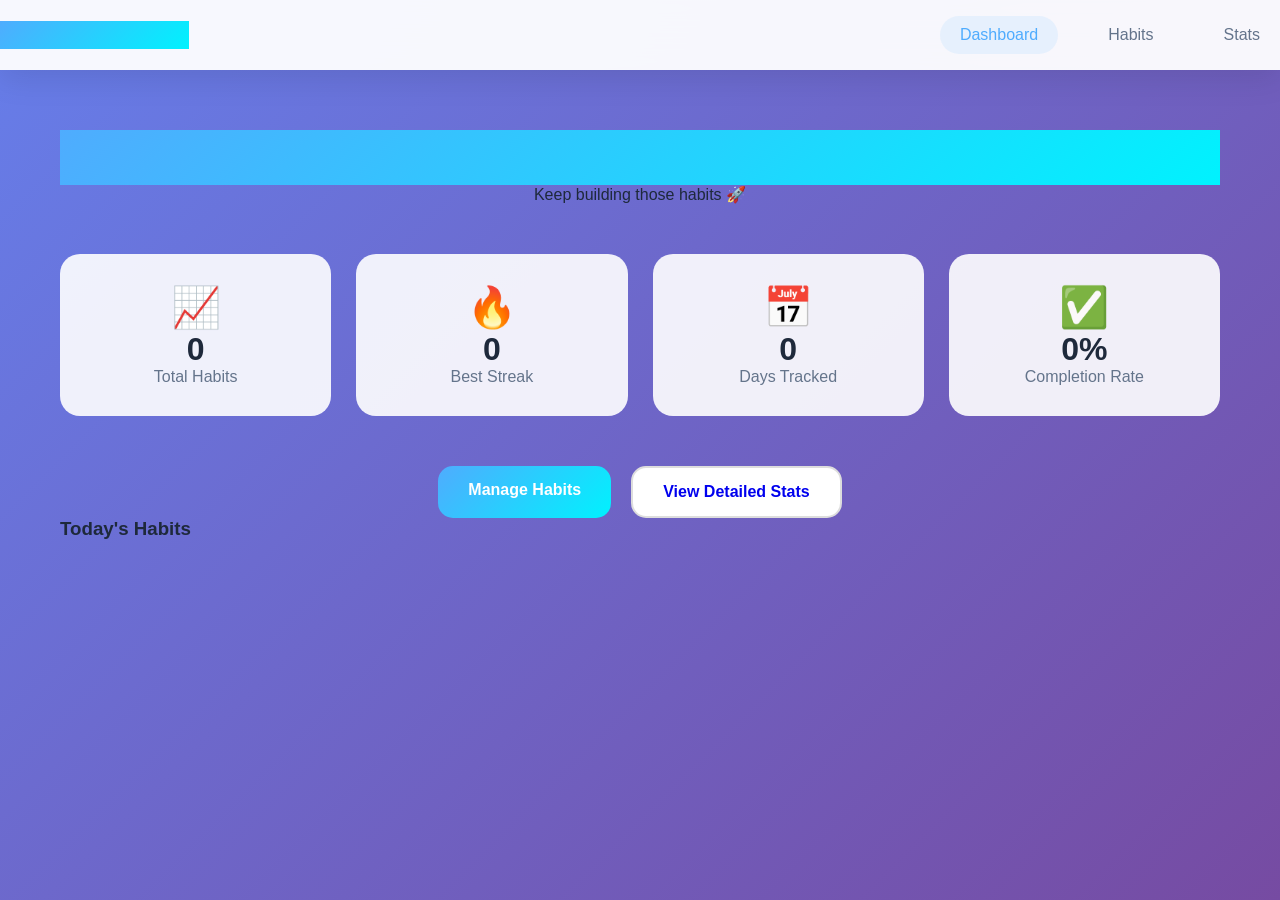
==== index.html @ 9a378871 "My Commit" ====
<!DOCTYPE html>
<html lang="en">
<head>
    <meta charset="UTF-8">
    <meta name="viewport" content="width=device-width, initial-scale=1.0">
    <title>Habit Tracker - Dashboard</title>
    <link rel="stylesheet" href="style.css">
</head>
<body>
    <nav class="navbar">
        <div class="nav-container">
            <div class="nav-logo">
                <h2>📊 Habit Tracker</h2>
            </div>
            <div class="nav-links">
                <a href="index.html" class="nav-link active">Dashboard</a>
                <a href="habits.html" class="nav-link">Habits</a>
                <a href="stats.html" class="nav-link">Stats</a>
            </div>
        </div>
    </nav>

    <main class="dashboard">
        <div class="container">
            <div class="welcome-section">
                <h1>Welcome back!</h1>
                <p>Keep building those habits 🚀</p>
            </div>

            <div class="stats-grid">
                <div class="stat-card">
                    <div class="stat-icon">📈</div>
                    <div class="stat-number" id="totalHabits">0</div>
                    <div class="stat-label">Total Habits</div>
                </div>
                <div class="stat-card">
                    <div class="stat-icon">🔥</div>
                    <div class="stat-number" id="bestStreak">0</div>
                    <div class="stat-label">Best Streak</div>
                </div>
                <div class="stat-card">
                    <div class="stat-icon">📅</div>
                    <div class="stat-number" id="totalDays">0</div>
                    <div class="stat-label">Days Tracked</div>
                </div>
                <div class="stat-card">
                    <div class="stat-icon">✅</div>
                    <div class="stat-number" id="completionRate">0%</div>
                    <div class="stat-label">Completion Rate</div>
                </div>
            </div>

            <div class="quick-actions">
                <a href="habits.html" class="action-btn primary">Manage Habits</a>
                <a href="stats.html" class="action-btn secondary">View Detailed Stats</a>
            </div>

            <div class="recent-habits">
                <h3>Today's Habits</h3>
                <div id="todayHabits"></div>
            </div>
        </div>
    </main>

    <script src="script.js"></script>
    <script>
        document.addEventListener('DOMContentLoaded', function() {
            loadData();
            updateDashboardStats();
            showTodayHabits();
        });
        <button onclick="exportData()">📤 Export Data</button>
        
    </script>
</body>
</html>
---- style.css ----
/* RESET */
* {
    margin: 0;
    padding: 0;
    box-sizing: border-box;
}

/* BODY */
body {
    font-family: 'Segoe UI', Tahoma, Geneva, Verdana, sans-serif;
    background: linear-gradient(135deg, #667eea 0%, #764ba2 100%);
    min-height: 100vh;
    color: #1e293b;
}

.container {
    max-width: 1200px;
    margin: 0 auto;
    padding: 20px;
}

/* NAVIGATION  */

.navbar {
    background: rgba(255, 255, 255, 0.95);
    backdrop-filter: blur(20px);
    box-shadow: 0 8px 32px rgba(0,0,0,0.1);
    position: sticky;
    top: 0;
    z-index: 100;
}

.nav-container {
    display: flex;
    justify-content: space-between;
    align-items: center;
    height: 70px;
}

.nav-logo h2 {
    background: linear-gradient(135deg, #4facfe, #00f2fe);
   
    -webkit-text-fill-color: transparent;
}

.nav-links {
    display: flex;
    gap: 30px;
}

.nav-link {
    text-decoration: none;
    color: #64748b;
    padding: 10px 20px;
    border-radius: 25px;
    transition: 0.3s;
}

.nav-link.active,
.nav-link:hover {
    color: #4facfe;
    background: rgba(79, 172, 254, 0.1);
}

/*  DASHBOARD */

.dashboard {
    padding: 40px 0;
}

.welcome-section {
    text-align: center;
    margin-bottom: 50px;
}

.welcome-section h1 {
    font-size: 3em;
    background: linear-gradient(135deg, #4facfe, #00f2fe);
    
    -webkit-text-fill-color: transparent;
}

/* Stats Cards */

.stats-grid {
    display: grid;
    grid-template-columns: repeat(auto-fit, minmax(250px, 1fr));
    gap: 25px;
    margin-bottom: 50px;
}

.stat-card {
    background: rgba(255, 255, 255, 0.9);
    padding: 30px;
    border-radius: 20px;
    text-align: center;
    transition: 0.3s;
}

.stat-card:hover {
    transform: translateY(-10px);
}

.stat-icon {
    font-size: 2.5em;
}

.stat-number {
    font-size: 2em;
    font-weight: bold;
}

.stat-label {
    color: #64748b;
}

/* Buttons */

.quick-actions {
    display: flex;
    justify-content: center;
    gap: 20px;
    flex-wrap: wrap;
}

.action-btn {
    padding: 15px 30px;
    border-radius: 15px;
    text-decoration: none;
    font-weight: bold;
    transition: 0.3s;
}

.primary {
    background: linear-gradient(135deg, #4facfe, #00f2fe);
    color: white;
}

.secondary {
    background: white;
    border: 2px solid #ddd;
}

.action-btn:hover {
    transform: translateY(-3px);
}

/* HABITS PAGE  */

.habits-page {
    padding: 40px 0;
}

.page-header {
    text-align: center;
    margin-bottom: 40px;
    color: white;
}

.add-habit {
    display: flex;
    gap: 15px;
    max-width: 600px;
    margin: auto;
}

.add-habit input {
    flex: 1;
    padding: 15px;
    border-radius: 10px;
    border: none;
}

.add-btn {
    background: #10b981;
    color: white;
    border: none;
    padding: 15px 25px;
    border-radius: 10px;
    cursor: pointer;
}

.add-btn:hover {
    background: #059669;
}

/* Habit Cards */

.habits-grid {
    margin-top: 30px;
    display: grid;
    gap: 20px;
}

.habit-card {
    background: white;
    padding: 20px;
    border-radius: 15px;
}

.habit-header {
    display: flex;
    justify-content: space-between;
}

.delete-btn {
    background: red;
    color: white;
    border: none;
    border-radius: 50%;
    width: 35px;
    height: 35px;
    cursor: pointer;
}

/*  EMPTY  */

.empty-state {
    text-align: center;
    padding: 40px;
    color: white;
}

/*  STATS PAGE*/

.stats-page {
    padding: 40px 0;
}

/* FIXED: avoid conflict with dashboard */
.stats-page .stats-grid {
    grid-template-columns: 1fr 1fr;
    gap: 30px;
}

.stat-section {
    background: white;
    padding: 20px;
    border-radius: 15px;
}

.performance-bar {
    height: 8px;
    background: linear-gradient(90deg, #10b981, #4facfe);
    border-radius: 5px;
}

/*  EXPORT BUTTONS (FIXED) */

.export-btn, .reset-btn {
    padding: 15px 40px;
    font-size: 1.1em;
    font-weight: 600;
    border-radius: 15px;
    border: none;
    cursor: pointer;
    margin: 10px;
    transition: 0.3s;
}

.export-btn {
    background: #4facfe;
    color: white;
}

.reset-btn {
    background: #ef4444;
    color: white;
}

.export-btn:hover,
.reset-btn:hover {
    transform: translateY(-2px);
}
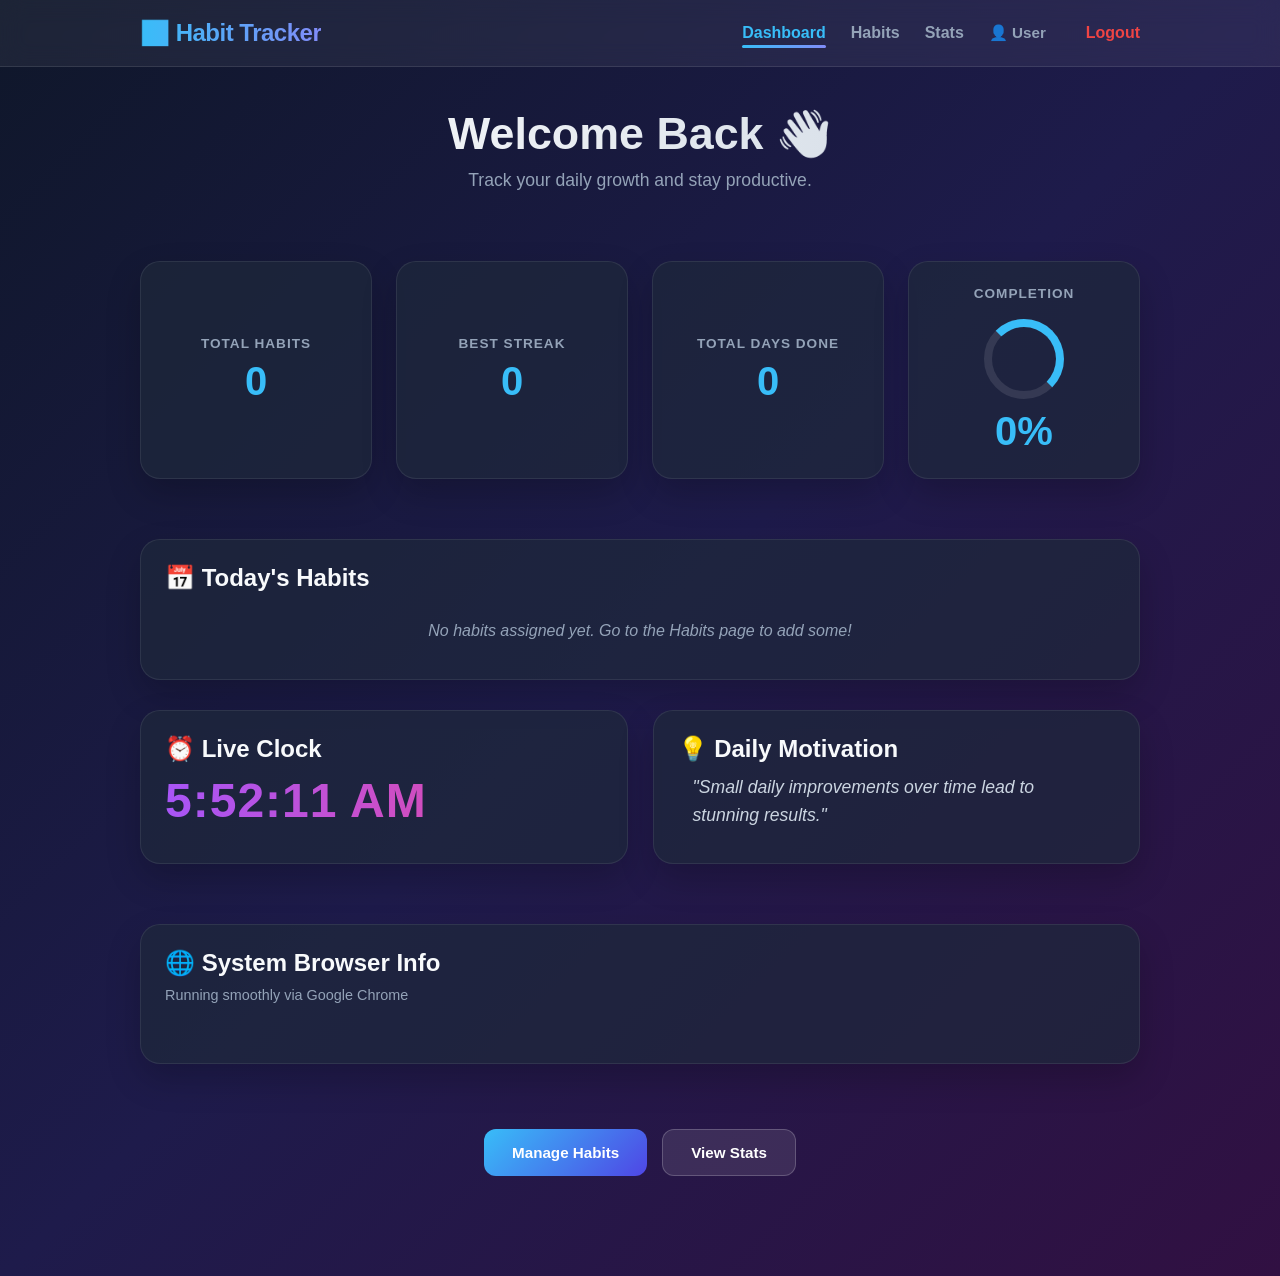
==== commit dfbe7824: "My Commit" ====
--- a/index.html
+++ b/index.html
@@ -1,76 +1,86 @@
 <!DOCTYPE html>
 <html lang="en">
 <head>
-    <meta charset="UTF-8">
-    <meta name="viewport" content="width=device-width, initial-scale=1.0">
-    <title>Habit Tracker - Dashboard</title>
-    <link rel="stylesheet" href="style.css">
+  <meta charset="UTF-8" />
+  <meta name="viewport" content="width=device-width, initial-scale=1.0"/>
+  <title>Dashboard - Habit Tracker</title>
+  <link rel="stylesheet" href="../style.css"/>
 </head>
 <body>
-    <nav class="navbar">
-        <div class="nav-container">
-            <div class="nav-logo">
-                <h2>📊 Habit Tracker</h2>
-            </div>
-            <div class="nav-links">
-                <a href="index.html" class="nav-link active">Dashboard</a>
-                <a href="habits.html" class="nav-link">Habits</a>
-                <a href="stats.html" class="nav-link">Stats</a>
-            </div>
-        </div>
-    </nav>
 
-    <main class="dashboard">
-        <div class="container">
-            <div class="welcome-section">
-                <h1>Welcome back!</h1>
-                <p>Keep building those habits 🚀</p>
-            </div>
+<nav class="navbar">
+  <div class="nav-container">
+    <div class="logo">
+      <h2>📊 Habit Tracker</h2>
+    </div>
+    <div class="nav-links">
+      <a href="index.html" class="active">Dashboard</a>
+      <a href="habits.html">Habits</a>
+      <a href="stats.html">Stats</a>
+      <span id="userGreeting" style="color: #94a3b8; font-weight: 600; font-size: 0.95rem; display: inline-flex; align-items: center; margin-right: 5px;">👤 User</span>
+      <a href="#" onclick="logoutUser()" style="color: #ef4444 !important; margin-left: 10px;">Logout</a>
+    </div>
+  </div>
+</nav>
 
-            <div class="stats-grid">
-                <div class="stat-card">
-                    <div class="stat-icon">📈</div>
-                    <div class="stat-number" id="totalHabits">0</div>
-                    <div class="stat-label">Total Habits</div>
-                </div>
-                <div class="stat-card">
-                    <div class="stat-icon">🔥</div>
-                    <div class="stat-number" id="bestStreak">0</div>
-                    <div class="stat-label">Best Streak</div>
-                </div>
-                <div class="stat-card">
-                    <div class="stat-icon">📅</div>
-                    <div class="stat-number" id="totalDays">0</div>
-                    <div class="stat-label">Days Tracked</div>
-                </div>
-                <div class="stat-card">
-                    <div class="stat-icon">✅</div>
-                    <div class="stat-number" id="completionRate">0%</div>
-                    <div class="stat-label">Completion Rate</div>
-                </div>
-            </div>
+<main class="container">
+  <section class="welcome">
+    <h1>Welcome Back 👋</h1>
+    <p>Track your daily growth and stay productive.</p>
+  </section>
 
-            <div class="quick-actions">
-                <a href="habits.html" class="action-btn primary">Manage Habits</a>
-                <a href="stats.html" class="action-btn secondary">View Detailed Stats</a>
-            </div>
+  <section class="stats-grid">
+    <div class="card">
+      <h3>Total Habits</h3>
+      <h1 id="totalHabits">0</h1>
+    </div>
+    <div class="card">
+      <h3>Best Streak</h3>
+      <h1 id="bestStreak">0</h1>
+    </div>
+    <div class="card">
+      <h3>Total Days Done</h3>
+      <h1 id="totalDays">0</h1>
+    </div>
+    <div class="card">
+      <h3>Completion</h3>
+      <div class="progress-ring-container" style="position: relative; width: 80px; height: 80px; margin: 10px 0;">
+        <div style="position: absolute; width: 100%; height: 100%; border-radius: 50%; border: 8px solid rgba(255,255,255,0.1);"></div>
+        <div id="visualRing" style="position: absolute; width: 100%; height: 100%; border-radius: 50%; border: 8px solid transparent; border-top-color: #38bdf8; border-right-color: #38bdf8; transform: rotate(0deg); transition: transform 0.5s ease;"></div>
+      </div>
+      <h1 id="completionRate">0%</h1>
+    </div>
+  </section>
 
-            <div class="recent-habits">
-                <h3>Today's Habits</h3>
-                <div id="todayHabits"></div>
-            </div>
-        </div>
-    </main>
+  <section class="card">
+    <h2>📅 Today's Habits</h2>
+    <div id="todayHabits"></div>
+  </section>
 
-    <script src="script.js"></script>
-    <script>
-        document.addEventListener('DOMContentLoaded', function() {
-            loadData();
-            updateDashboardStats();
-            showTodayHabits();
-        });
-        <button onclick="exportData()">📤 Export Data</button>
-        
-    </script>
+  <div class="utilities-grid">
+    <section class="card">
+      <h2>⏰ Live Clock</h2>
+      <h1 id="clock"></h1>
+    </section>
+
+    <section class="card">
+      <h2>💡 Daily Motivation</h2>
+      <p id="quote" class="quote-text">Loading inspiration...</p>
+    </section>
+  </div>
+
+  <section class="card browser-card">
+    <h2>🌐 System Browser Info</h2>
+    <p id="browser"></p>
+  </section>
+
+  <section class="buttons">
+    <a href="habits.html" class="btn primary">Manage Habits</a>
+    <a href="stats.html" class="btn secondary">View Stats</a>
+  </section>
+</main>
+
+<script src="../script.js"></script>
+<script src="../dashboard.js"></script>
 </body>
 </html>
--- a/style.css
+++ b/style.css
@@ -1,274 +1,435 @@
- /* RESET */
+/* ==========================================
+   ✨ GLOBAL THEME & RESET
+   ========================================== */
 * {
-    margin: 0;
+  margin: 0;
+  padding: 0;
+  box-sizing: border-box;
+}
+
+body {
+  font-family: 'Segoe UI', -apple-system, BlinkMacSystemFont, sans-serif;
+  /* Beautiful, deep modern gradient background */
+  background: linear-gradient(135deg, #0f172a, #1e1b4b, #311042);
+  min-height: 100vh;
+  color: #f8fafc;
+  padding-bottom: 60px;
+  cursor:default;
+}
+
+.container {
+  width: 90%;
+  max-width: 1000px;
+  margin: auto;
+  padding: 40px 0;
+}
+.logo h2, .welcome h1, #clock {
+  /* 1. Keeps your browser happy (Renders the actual visual trick) */
+  -webkit-background-clip: text;
+  -webkit-text-fill-color: transparent;
+
+  /* 2. Keeps your code editor happy (Clears the error flag) */
+  background-clip: text;
+}
+
+/* ==========================================
+   🧭 NAV BAR (Modern Glassmorphism Design)
+   ========================================== */
+.navbar {
+  background: rgba(255, 255, 255, 0.06);
+  backdrop-filter: blur(12px);
+  -webkit-backdrop-filter: blur(12px);
+  padding: 18px 0;
+  position: sticky;
+  top: 0;
+  z-index: 1000;
+  border-bottom: 1px solid rgba(255, 255, 255, 0.1);
+}
+
+.nav-container {
+  width: 90%;
+  max-width: 1000px;
+  margin: auto;
+  display: flex;
+  justify-content: space-between;
+  align-items: center;
+}
+
+.logo h2 {
+  background: linear-gradient(90deg, #38bdf8, #818cf8);
+  -webkit-background-clip: text;
+  -webkit-text-fill-color: transparent;
+  font-weight: 800;
+  letter-spacing: -0.5px;
+}
+
+.nav-links {
+  display: flex;
+  gap: 25px;
+}
+
+.nav-links a {
+  text-decoration: none;
+  color: #94a3b8;
+  font-weight: 600;
+  transition: all 0.3s ease;
+  padding: 6px 0;
+  position: relative;
+}
+
+.nav-links a:hover {
+  color: #38bdf8;
+}
+
+.nav-links a.active {
+  color: #38bdf8 !important;
+}
+
+.nav-links a.active::after {
+  content: '';
+  position: absolute;
+  bottom: 0;
+  left: 0;
+  width: 100%;
+  height: 3px;
+  background: linear-gradient(90deg, #38bdf8, #818cf8);
+  border-radius: 2px;
+}
+
+/* ==========================================
+   👋 WELCOME HEADER
+   ========================================== */
+.welcome {
+  text-align: center;
+  margin-bottom: 40px;
+}
+
+.welcome h1 {
+  font-size: 2.8rem;
+  font-weight: 800;
+  background: linear-gradient(to right, #ffffff, #cbd5e1);
+  -webkit-background-clip: text;
+  -webkit-text-fill-color: transparent;
+}
+
+.welcome p {
+  margin-top: 10px;
+  color: #94a3b8;
+  font-size: 1.1rem;
+}
+
+/* ==========================================
+   📦 CARDS & GRIDS (No More Overlapping!)
+   ========================================== */
+.stats-grid {
+  display: grid;
+  grid-template-columns: repeat(auto-fit, minmax(200px, 1fr));
+  gap: 20px;
+  margin-bottom: 30px;
+}
+
+.habits-grid {
+  display: grid;
+  grid-template-columns: repeat(auto-fit, minmax(280px, 1fr));
+  gap: 20px;
+  margin-top: 20px;
+}
+
+.card, .habit-card {
+  background: rgba(30, 41, 59, 0.7);
+  border: 1px solid rgba(255, 255, 255, 0.08);
+  color: #f8fafc;
+  padding: 26px;
+  border-radius: 20px;
+  box-shadow: 0 15px 35px rgba(0, 0, 0, 0.2);
+  transition: transform 0.3s ease, box-shadow 0.3s ease, border-color 0.3s ease;
+}
+
+.card:hover, .habit-card:hover {
+  transform: translateY(-5px);
+  border-color: rgba(56, 189, 248, 0.4);
+  box-shadow: 0 20px 40px rgba(56, 189, 248, 0.1);
+}
+
+.card h3 {
+  font-size: 0.85rem;
+  text-transform: uppercase;
+  letter-spacing: 1px;
+  color: #94a3b8;
+  margin-bottom: 8px;
+}
+
+.card h1 {
+  font-size: 2.5rem;
+  font-weight: 800;
+  color: #38bdf8;
+}
+
+.center {
+  text-align: center;
+}
+
+/* ==========================================
+   ➕ INPUT BOX (Clean & Properly Spaced)
+   ========================================== */
+.add-box {
+  display: flex;
+  gap: 15px;
+  margin-bottom: 35px;
+  background: rgba(255, 255, 255, 0.05);
+  padding: 12px;
+  border-radius: 16px;
+  border: 1px solid rgba(255, 255, 255, 0.1);
+}
+
+.add-box input {
+  flex: 1;
+  padding: 16px 20px;
+  border: 2px solid transparent;
+  border-radius: 12px;
+  font-size: 1rem;
+  outline: none;
+  background: #0f172a;
+  color: white;
+  transition: all 0.3s ease;
+}
+
+.add-box input:focus {
+  border-color: #38bdf8;
+  box-shadow: 0 0 15px rgba(56, 189, 248, 0.2);
+}
+
+/* ==========================================
+   🔘 BUTTONS STYLE (Changes cursor to pointer!)
+   ========================================== */
+.buttons {
+  display: flex;
+  gap: 15px;
+  justify-content: center;
+  flex-wrap: wrap;
+  margin-top: 35px;
+}
+
+.btn {
+  border: none;
+  padding: 14px 28px;
+  border-radius: 12px;
+  cursor: pointer; /* Changes standard line pointer back to interactive click hand pointer! */
+  font-weight: 700;
+  font-size: 0.95rem;
+  transition: all 0.2s ease;
+  text-decoration: none;
+  display: inline-flex;
+  align-items: center;
+  justify-content: center;
+}
+
+.primary {
+  background: linear-gradient(135deg, #38bdf8, #4f46e5);
+  color: white;
+}
+
+.primary:hover {
+  transform: scale(1.02);
+  box-shadow: 0 8px 20px rgba(56, 189, 248, 0.3);
+}
+
+.secondary {
+  background: rgba(255, 255, 255, 0.1);
+  color: white;
+  border: 1px solid rgba(255, 255, 255, 0.2);
+}
+
+.secondary:hover {
+  background: rgba(255, 255, 255, 0.2);
+}
+
+.danger {
+  background: linear-gradient(135deg, #ef4444, #b91c1c);
+  color: white;
+}
+
+.danger:hover {
+  box-shadow: 0 8px 20px rgba(239, 68, 68, 0.3);
+}
+
+.disabled-btn {
+  background: #334155 !important;
+  color: #64748b !important;
+  cursor: not-allowed !important;
+}
+
+/* ==========================================
+   📅 TODAY ITEM ROWS & PROGRESS BARS
+   ========================================== */
+.today-item {
+  display: flex;
+  align-items: center;
+  gap: 15px;
+  padding: 16px;
+  border-bottom: 1px solid rgba(255, 255, 255, 0.05);
+  font-size: 1.1rem;
+}
+
+.today-item:last-child {
+  border-bottom: none;
+}
+
+.bar {
+  background: #334155;
+  height: 16px;
+  border-radius: 10px;
+  overflow: hidden;
+  margin: 15px 0;
+}
+
+.fill {
+  height: 100%;
+  background: linear-gradient(90deg, #10b981, #38bdf8);
+  border-radius: 10px;
+  transition: width 0.5s ease;
+}
+
+/* ==========================================
+   📱 MOBILE RESPONSIVENESS
+   ========================================== */
+@media(max-width:768px) {
+  .nav-container {
+    flex-direction: column;
+    gap: 15px;
+  }
+
+  .add-box {
+    flex-direction: column;
+    background: transparent;
     padding: 0;
-    box-sizing: border-box;
-}
-
-/* BODY */
-body {
-    font-family: 'Segoe UI', Tahoma, Geneva, Verdana, sans-serif;
-    background: linear-gradient(135deg, #667eea 0%, #764ba2 100%);
-    min-height: 100vh;
-    color: #1e293b;
-}
-
-.container {
-    max-width: 1200px;
-    margin: 0 auto;
-    padding: 20px;
-}
-
-/* NAVIGATION  */
-
-.navbar {
-    background: rgba(255, 255, 255, 0.95);
-    backdrop-filter: blur(20px);
-    box-shadow: 0 8px 32px rgba(0,0,0,0.1);
-    position: sticky;
-    top: 0;
-    z-index: 100;
-}
-
-.nav-container {
-    display: flex;
-    justify-content: space-between;
-    align-items: center;
-    height: 70px;
-}
-
-.nav-logo h2 {
-    background: linear-gradient(135deg, #4facfe, #00f2fe);
-   
-    -webkit-text-fill-color: transparent;
-}
-
-.nav-links {
-    display: flex;
+    border: none;
+  }
+
+  .add-box input, .add-box button {
+    width: 100%;
+  }
+
+  .welcome h1 {
+    font-size: 2rem;
+  }
+} 
+/* Update this specific block in style.css */
+.stats-grid {
+  display: grid;
+  grid-template-columns: repeat(auto-fill, minmax(220px, 1fr));
+  gap: 24px;
+  margin-bottom: 30px;
+}
+
+.utilities-grid {
+  display: grid;
+  grid-template-columns: repeat(auto-fit, minmax(280px, 1fr));
+  gap: 24px;
+  margin-bottom: 30px;
+}
+
+/* Ensure cards handle text overflows gracefully */
+.card, .habit-card {
+  background: rgba(30, 41, 59, 0.7);
+  border: 1px solid rgba(255, 255, 255, 0.08);
+  color: #f8fafc;
+  padding: 24px;
+  border-radius: 20px;
+  min-height: 140px; /* Forces a minimum structural space */
+  height: auto;       /* Allows cards to grow if text size expands */
+  overflow: hidden;   /* Keeps content inside the bounds */
+  box-shadow: 0 15px 35px rgba(0, 0, 0, 0.2);
+} 
+/* Update this specific block in style.css */
+.browser-card p {
+  color: #94a3b8;
+  font-size: 0.9rem;
+  margin-top: 8px;
+  word-break: break-all;      /* Forces long strings of text to wrap cleanly onto a new line */
+  white-space: normal;        /* Prevents text from staying on a single continuous horizontal line */
+  line-height: 1.5;
+}
+/* ==========================================
+   📊 FIXED DASHBOARD METRICS ALIGNMENT
+   ========================================== */
+
+/* This updates all stat cards to be perfectly centered and balanced */
+.stats-grid .card {
+  display: flex;
+  flex-direction: column;
+  align-items: center;      /* Centers items horizontally */
+  justify-content: center;   /* Centers items vertically */
+  text-align: center;        /* Aligns text labels directly in the middle */
+  padding: 24px;
+  min-height: 150px;         /* Gives an even height to all boxes so they match */
+  width: 100%;               /* Forces boxes to fill up the grid row evenly */
+}
+
+/* Ensure the sub-headings inside the metrics boxes are properly placed */
+.stats-grid .card h3 {
+  margin-bottom: 8px;
+  width: 100%;
+}
+
+/* Ensures the big tracking numbers don't bunch up against the card borders */
+.stats-grid .card h1 {
+  margin: 0;
+  width: 100%;
+  font-size: 2.5rem;
+  font-weight: 800;
+}
+/* ==========================================
+   🧩 FIX FOR DASHBOARD CARD CLASHES
+   ========================================== */
+
+/* 1. Force the main container to organize sections vertically without crowding */
+main.container {
+  display: flex;
+  flex-direction: column;
+  gap: 30px; /* Gives healthy spacing between rows */
+}
+
+/* 2. Group the Today's Habits, Clock, and Motivation into a beautiful 3-column layout */
+@media (min-width: 769px) {
+  /* This targets your index.html setup to layout items horizontally on computers */
+  main.container {
+    display: grid;
+    grid-template-columns: 1fr;
     gap: 30px;
-}
-
-.nav-link {
-    text-decoration: none;
-    color: #64748b;
-    padding: 10px 20px;
-    border-radius: 25px;
-    transition: 0.3s;
-}
-
-.nav-link.active,
-.nav-link:hover {
-    color: #4facfe;
-    background: rgba(79, 172, 254, 0.1);
-}
-
-/*  DASHBOARD */
-
-.dashboard {
-    padding: 40px 0;
-}
-
-.welcome-section {
-    text-align: center;
-    margin-bottom: 50px;
-}
-
-.welcome-section h1 {
-    font-size: 3em;
-    background: linear-gradient(135deg, #4facfe, #00f2fe);
-    
-    -webkit-text-fill-color: transparent;
-}
-
-/* Stats Cards */
-
-.stats-grid {
+  }
+
+  /* Creates a dedicated layout row just for your dynamic card tools */
+  .utilities-grid {
     display: grid;
-    grid-template-columns: repeat(auto-fit, minmax(250px, 1fr));
+    grid-template-columns: 1fr 1fr; /* Splitting clock and motivation 50/50 */
     gap: 25px;
-    margin-bottom: 50px;
-}
-
-.stat-card {
-    background: rgba(255, 255, 255, 0.9);
-    padding: 30px;
-    border-radius: 20px;
-    text-align: center;
-    transition: 0.3s;
-}
-
-.stat-card:hover {
-    transform: translateY(-10px);
-}
-
-.stat-icon {
-    font-size: 2.5em;
-}
-
-.stat-number {
-    font-size: 2em;
-    font-weight: bold;
-}
-
-.stat-label {
-    color: #64748b;
-}
-
-/* Buttons */
-
-.quick-actions {
-    display: flex;
-    justify-content: center;
-    gap: 20px;
-    flex-wrap: wrap;
-}
-
-.action-btn {
-    padding: 15px 30px;
-    border-radius: 15px;
-    text-decoration: none;
-    font-weight: bold;
-    transition: 0.3s;
-}
-
-.primary {
-    background: linear-gradient(135deg, #4facfe, #00f2fe);
-    color: white;
-}
-
-.secondary {
-    background: white;
-    border: 2px solid #ddd;
-}
-
-.action-btn:hover {
-    transform: translateY(-3px);
-}
-
-/* HABITS PAGE  */
-
-.habits-page {
-    padding: 40px 0;
-}
-
-.page-header {
-    text-align: center;
-    margin-bottom: 40px;
-    color: white;
-}
-
-.add-habit {
-    display: flex;
-    gap: 15px;
-    max-width: 600px;
-    margin: auto;
-}
-
-.add-habit input {
-    flex: 1;
-    padding: 15px;
-    border-radius: 10px;
-    border: none;
-}
-
-.add-btn {
-    background: #10b981;
-    color: white;
-    border: none;
-    padding: 15px 25px;
-    border-radius: 10px;
-    cursor: pointer;
-}
-
-.add-btn:hover {
-    background: #059669;
-}
-
-/* Habit Cards */
-
-.habits-grid {
-    margin-top: 30px;
-    display: grid;
-    gap: 20px;
-}
-
-.habit-card {
-    background: white;
-    padding: 20px;
-    border-radius: 15px;
-}
-
-.habit-header {
-    display: flex;
-    justify-content: space-between;
-}
-
-.delete-btn {
-    background: red;
-    color: white;
-    border: none;
-    border-radius: 50%;
-    width: 35px;
-    height: 35px;
-    cursor: pointer;
-}
-
-/*  EMPTY  */
-
-.empty-state {
-    text-align: center;
-    padding: 40px;
-    color: white;
-}
-
-/*  STATS PAGE*/
-
-.stats-page {
-    padding: 40px 0;
-}
-
-/* FIXED: avoid conflict with dashboard */
-.stats-page .stats-grid {
-    grid-template-columns: 1fr 1fr;
-    gap: 30px;
-}
-
-.stat-section {
-    background: white;
-    padding: 20px;
-    border-radius: 15px;
-}
-
-.performance-bar {
-    height: 8px;
-    background: linear-gradient(90deg, #10b981, #4facfe);
-    border-radius: 5px;
-}
-
-/*  EXPORT BUTTONS (FIXED) */
-
-.export-btn, .reset-btn {
-    padding: 15px 40px;
-    font-size: 1.1em;
-    font-weight: 600;
-    border-radius: 15px;
-    border: none;
-    cursor: pointer;
-    margin: 10px;
-    transition: 0.3s;
-}
-
-.export-btn {
-    background: #4facfe;
-    color: white;
-}
-
-.reset-btn {
-    background: #ef4444;
-    color: white;
-}
-
-.export-btn:hover,
-.reset-btn:hover {
-    transform: translateY(-2px);
+  }
+}
+
+/* 3. Give the "Today's Habits" card internal safety spacing */
+#todayHabits {
+  margin-top: 15px;
+  display: flex;
+  flex-direction: column;
+  gap: 12px;
+}
+
+/* 4. Fix typography inside Clock & Quotes so they never spill outside the box */
+#clock {
+  font-size: 3rem !important;
+  font-weight: 800;
+  letter-spacing: 1px;
+  margin-top: 10px;
+  background: linear-gradient(90deg, #a855f7, #ec4899);
+  -webkit-background-clip: text;
+  -webkit-text-fill-color: transparent;
+}
+
+.quote-text {
+  font-size: 1.1rem;
+  line-height: 1.6;
+  color: #cbd5e1;
+  padding: 10px 15px;
+  font-style: italic;
 }
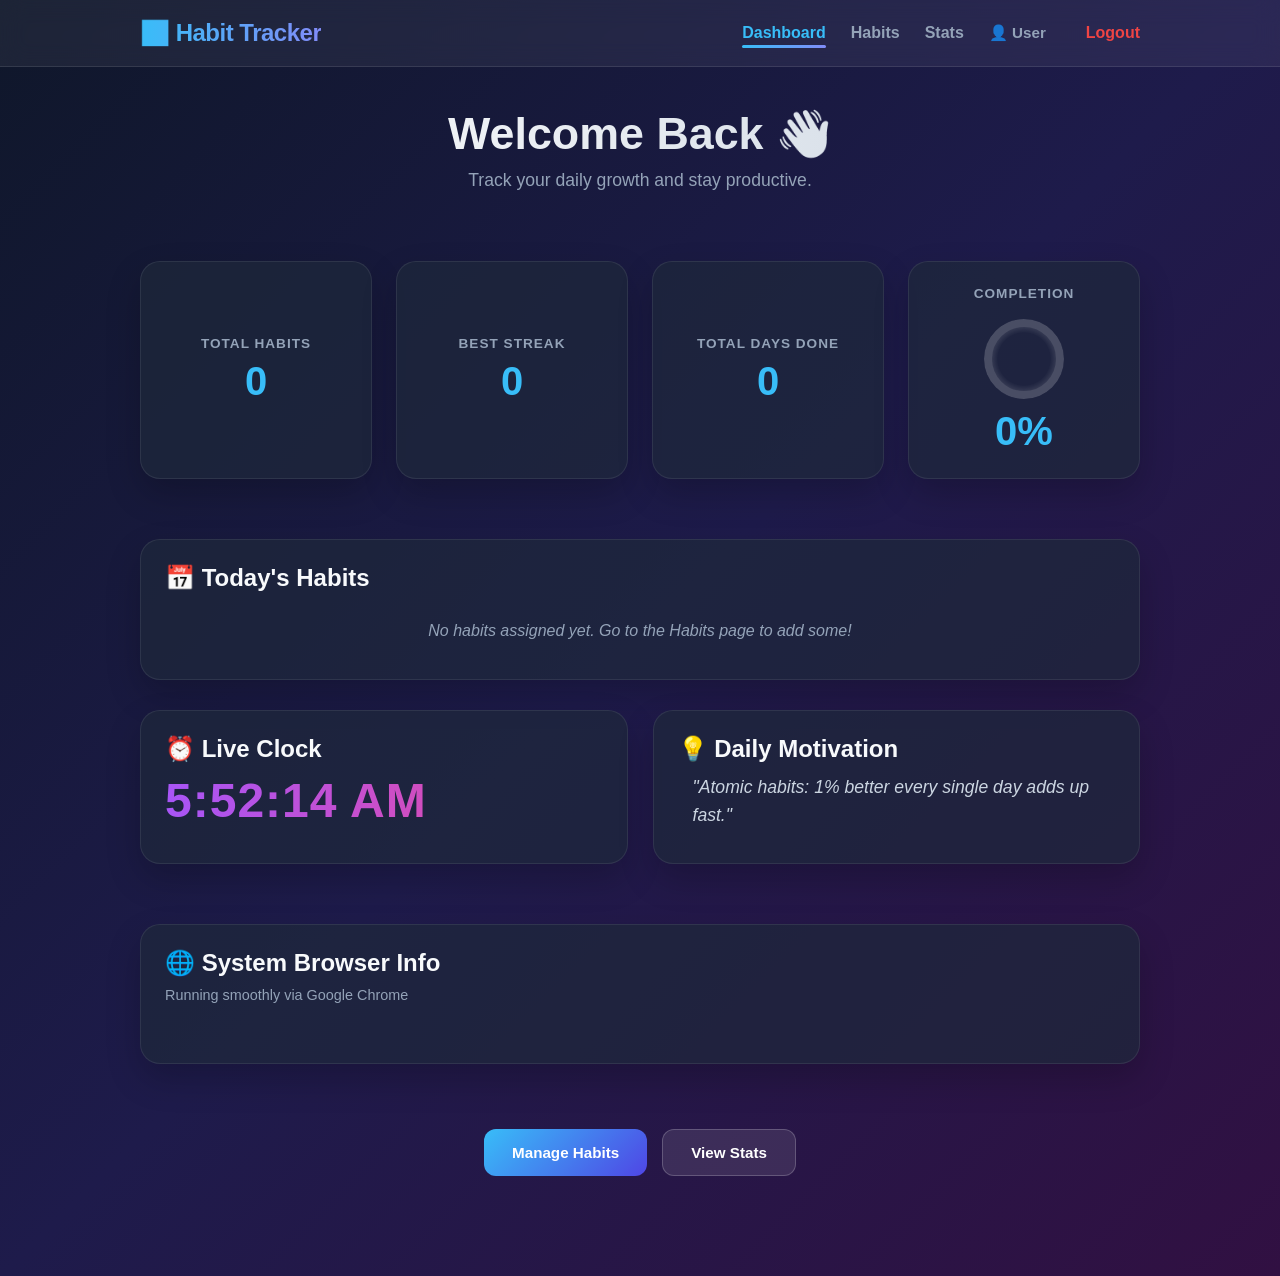
==== commit 05156767: "fixed website layout bugs" ====
--- a/index.html
+++ b/index.html
@@ -4,7 +4,7 @@
   <meta charset="UTF-8" />
   <meta name="viewport" content="width=device-width, initial-scale=1.0"/>
   <title>Dashboard - Habit Tracker</title>
-  <link rel="stylesheet" href="../style.css"/>
+  <link rel="stylesheet" href="style.css"/>
 </head>
 <body>
 
@@ -80,7 +80,7 @@
   </section>
 </main>
 
-<script src="../script.js"></script>
-<script src="../dashboard.js"></script>
+<script src="script.js"></script>
+<script src="dashboard.js"></script>
 </body>
 </html>
